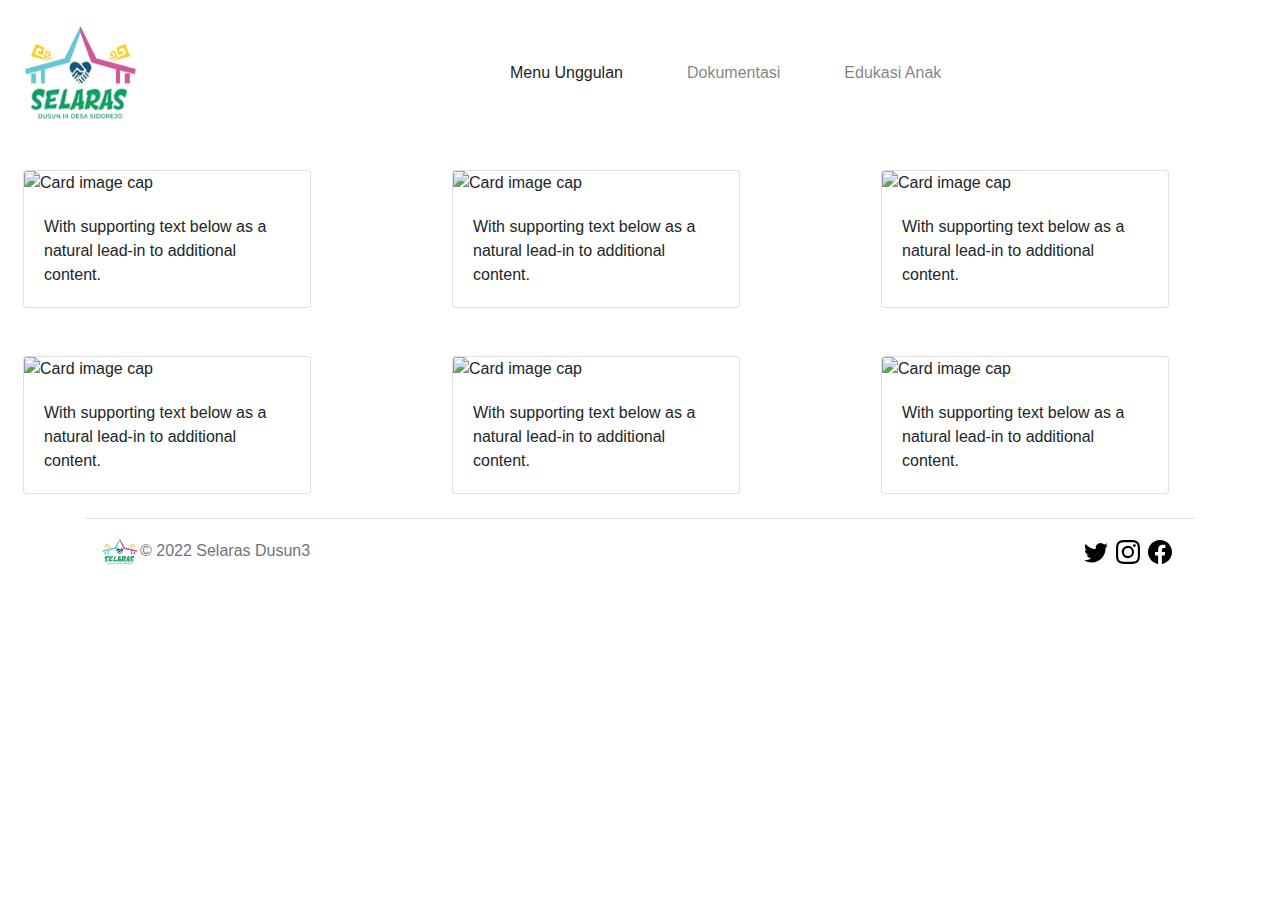
==== content/dokumentasi.html @ de820b46 "Add files via upload" ====
<!DOCTYPE html>
<html lang="en">
<head>
    <meta charset="UTF-8">
    <meta http-equiv="X-UA-Compatible" content="IE=edge">
    <meta name="viewport" content="width=device-width, initial-scale=1.0">
    <title>Dokumentasi</title>
    <link rel="stylesheet" href="../css/bootstrap.css" />
    <link rel="stylesheet" href="../css/custom.css" />
    <link href="https://fonts.googleapis.com/css2?family=Alegreya+Sans:wght@100;400;700&display=swap" rel="stylesheet">
</head>
<body>
    <section>
      <nav class="navbar navbar-expand-sm navbar-light">
        <a class="navbar-brand" href="../index.html">
          <img src="../images/logo2.png" width="130px" height="120px">
        </a>
        <button class="navbar-toggler" type="button" data-toggle="collapse" data-target="#navbarNav" aria-controls="navbarNav" aria-expanded="false" aria-label="Toggle navigation">
          <span class="navbar-toggler-icon"></span>
        </button>
        <div class="collapse navbar-collapse" id="navbarNav">
          <ul class="navbar-nav">
            <li class="nav-item active">
              <a class="nav-link" href="../content/menu unggulan.html">Menu Unggulan<span class="sr-only">(current)</span></a>
            </li>
            <li class="nav-item ml-5">
              <a class="nav-link" href="../content/dokumentasi.html">Dokumentasi</a>
            </li>
            <li class="nav-item ml-5">
              <a class="nav-link" href="../content/edukasi.html">Edukasi Anak</a>
            </li>
          </ul>
        </div>
      </nav>
  </section>

  <section>
    <div class="row ml-2 mb-5 mt-4">
      <div class="col">
        <div class="card" style="width: 18rem;">
          <img class="card-img-top" src="../images/IMG_2022-06-05-07-44-14-241.jpg" alt="Card image cap">
          <div class="card-body">
            <p class="card-text">With supporting text below as a natural lead-in to additional content.</p>
          </div>
        </div>
      </div>
      <div class="col">
        <div class="card" style="width: 18rem;">
          <img class="card-img-top" src="../images/IMG_2022-07-03-08-12-55-647.jpg" alt="Card image cap">
          <div class="card-body">
            <p class="card-text">With supporting text below as a natural lead-in to additional content.</p>
          </div>
        </div>
      </div>
      <div class="col">
        <div class="card" style="width: 18rem;">
          <img class="card-img-top" src="../images/IMG_2022-06-05-07-44-14-241.jpg" alt="Card image cap">
          <div class="card-body">
            <p class="card-text">With supporting text below as a natural lead-in to additional content.</p>
          </div>
        </div>
      </div>
    </div>
    
    <div class="row ml-2 mb-4 mt-4">
      <div class="col">
        <div class="card" style="width: 18rem;">
          <img class="card-img-top" src="../images/IMG_2022-06-05-07-44-14-241.jpg" alt="Card image cap">
          <div class="card-body">
            <p class="card-text">With supporting text below as a natural lead-in to additional content.</p>
          </div>
        </div>
      </div>
      <div class="col">
        <div class="card" style="width: 18rem;">
          <img class="card-img-top" src="../images/IMG_2022-07-03-08-12-55-647.jpg" alt="Card image cap">
          <div class="card-body">
            <p class="card-text">With supporting text below as a natural lead-in to additional content.</p>
          </div>
        </div>
      </div>
      <div class="col">
        <div class="card" style="width: 18rem;">
          <img class="card-img-top" src="../images/IMG_2022-06-05-07-44-14-241.jpg" alt="Card image cap">
          <div class="card-body">
            <p class="card-text">With supporting text below as a natural lead-in to additional content.</p>
          </div>
        </div>
      </div>
    </div>
  </section>




  <section>
    <svg xmlns="http://www.w3.org/2000/svg" style="display: none;">
      <symbol id="facebook" viewBox="0 0 16 16">
        <path d="M16 8.049c0-4.446-3.582-8.05-8-8.05C3.58 0-.002 3.603-.002 8.05c0 4.017 2.926 7.347 6.75 7.951v-5.625h-2.03V8.05H6.75V6.275c0-2.017 1.195-3.131 3.022-3.131.876 0 1.791.157 1.791.157v1.98h-1.009c-.993 0-1.303.621-1.303 1.258v1.51h2.218l-.354 2.326H9.25V16c3.824-.604 6.75-3.934 6.75-7.951z"/>
      </symbol>
      <symbol id="instagram" viewBox="0 0 16 16">
          <path d="M8 0C5.829 0 5.556.01 4.703.048 3.85.088 3.269.222 2.76.42a3.917 3.917 0 0 0-1.417.923A3.927 3.927 0 0 0 .42 2.76C.222 3.268.087 3.85.048 4.7.01 5.555 0 5.827 0 8.001c0 2.172.01 2.444.048 3.297.04.852.174 1.433.372 1.942.205.526.478.972.923 1.417.444.445.89.719 1.416.923.51.198 1.09.333 1.942.372C5.555 15.99 5.827 16 8 16s2.444-.01 3.298-.048c.851-.04 1.434-.174 1.943-.372a3.916 3.916 0 0 0 1.416-.923c.445-.445.718-.891.923-1.417.197-.509.332-1.09.372-1.942C15.99 10.445 16 10.173 16 8s-.01-2.445-.048-3.299c-.04-.851-.175-1.433-.372-1.941a3.926 3.926 0 0 0-.923-1.417A3.911 3.911 0 0 0 13.24.42c-.51-.198-1.092-.333-1.943-.372C10.443.01 10.172 0 7.998 0h.003zm-.717 1.442h.718c2.136 0 2.389.007 3.232.046.78.035 1.204.166 1.486.275.373.145.64.319.92.599.28.28.453.546.598.92.11.281.24.705.275 1.485.039.843.047 1.096.047 3.231s-.008 2.389-.047 3.232c-.035.78-.166 1.203-.275 1.485a2.47 2.47 0 0 1-.599.919c-.28.28-.546.453-.92.598-.28.11-.704.24-1.485.276-.843.038-1.096.047-3.232.047s-2.39-.009-3.233-.047c-.78-.036-1.203-.166-1.485-.276a2.478 2.478 0 0 1-.92-.598 2.48 2.48 0 0 1-.6-.92c-.109-.281-.24-.705-.275-1.485-.038-.843-.046-1.096-.046-3.233 0-2.136.008-2.388.046-3.231.036-.78.166-1.204.276-1.486.145-.373.319-.64.599-.92.28-.28.546-.453.92-.598.282-.11.705-.24 1.485-.276.738-.034 1.024-.044 2.515-.045v.002zm4.988 1.328a.96.96 0 1 0 0 1.92.96.96 0 0 0 0-1.92zm-4.27 1.122a4.109 4.109 0 1 0 0 8.217 4.109 4.109 0 0 0 0-8.217zm0 1.441a2.667 2.667 0 1 1 0 5.334 2.667 2.667 0 0 1 0-5.334z"/>
      </symbol>
      <symbol id="twitter" viewBox="0 0 16 16">
        <path d="M5.026 15c6.038 0 9.341-5.003 9.341-9.334 0-.14 0-.282-.006-.422A6.685 6.685 0 0 0 16 3.542a6.658 6.658 0 0 1-1.889.518 3.301 3.301 0 0 0 1.447-1.817 6.533 6.533 0 0 1-2.087.793A3.286 3.286 0 0 0 7.875 6.03a9.325 9.325 0 0 1-6.767-3.429 3.289 3.289 0 0 0 1.018 4.382A3.323 3.323 0 0 1 .64 6.575v.045a3.288 3.288 0 0 0 2.632 3.218 3.203 3.203 0 0 1-.865.115 3.23 3.23 0 0 1-.614-.057 3.283 3.283 0 0 0 3.067 2.277A6.588 6.588 0 0 1 .78 13.58a6.32 6.32 0 0 1-.78-.045A9.344 9.344 0 0 0 5.026 15z"/>
      </symbol>
    </svg>

    <div class="container">
      <footer class="d-flex flex-wrap justify-content-between align-items-center py-3 my-4 border-top">
        <div class="col-md-4 d-flex align-items-center">
          <a href="/" class="mb-3 me-2 mb-md-0 text-muted text-decoration-none lh-1">
            <img src="../images/logo2.png" class="img-fluid" width="40" height="40" >
          </a>
          <span class="mb-3 mb-md-0 text-muted">&copy; 2022 Selaras Dusun3</span>
        </div>
    
        <ul class="nav col-md-4 justify-content-end list-unstyled d-flex">
          <li class="mr-2"><a class="text-muted" href="#"><svg class="bi" width="24" height="24"><use xlink:href="#twitter"/></svg></a></li>
          <li class="mr-2"><a class="text-muted" href="#"><svg class="bi" width="24" height="24"><use xlink:href="#instagram"/></svg></a></li>
          <li class="mr-2"><a class="text-muted" href="#"><svg class="bi" width="24" height="24"><use xlink:href="#facebook"/></svg></a></li>
        </ul>
      </footer>
    </div>
  </section>

  <script src="https://code.jquery.com/jquery-3.6.3.js" integrity="sha256-nQLuAZGRRcILA+6dMBOvcRh5Pe310sBpanc6+QBmyVM=" crossorigin="anonymous"></script>
  <script type="text?javascript" src="../js/bootstrap.js"></script>


</body>
</html>
---- css/custom.css ----
.btn-primary {
    background: #59f79b;
    border: 0;
    padding: 15px 40px 15px 40px;
    font-size: 18;
}

.btn-primary:hover {
    background: #53fd9a;
    border: 0;
}

.herobwa h1{
    font-weight: 500;
}

.herobwa h3 {
    color: cadetblue;
}
.text-center hover {
    border-color: rgb(13, 236, 106);
    border: 1px;
}


.navbar-nav {
    margin-left: 340px;
}
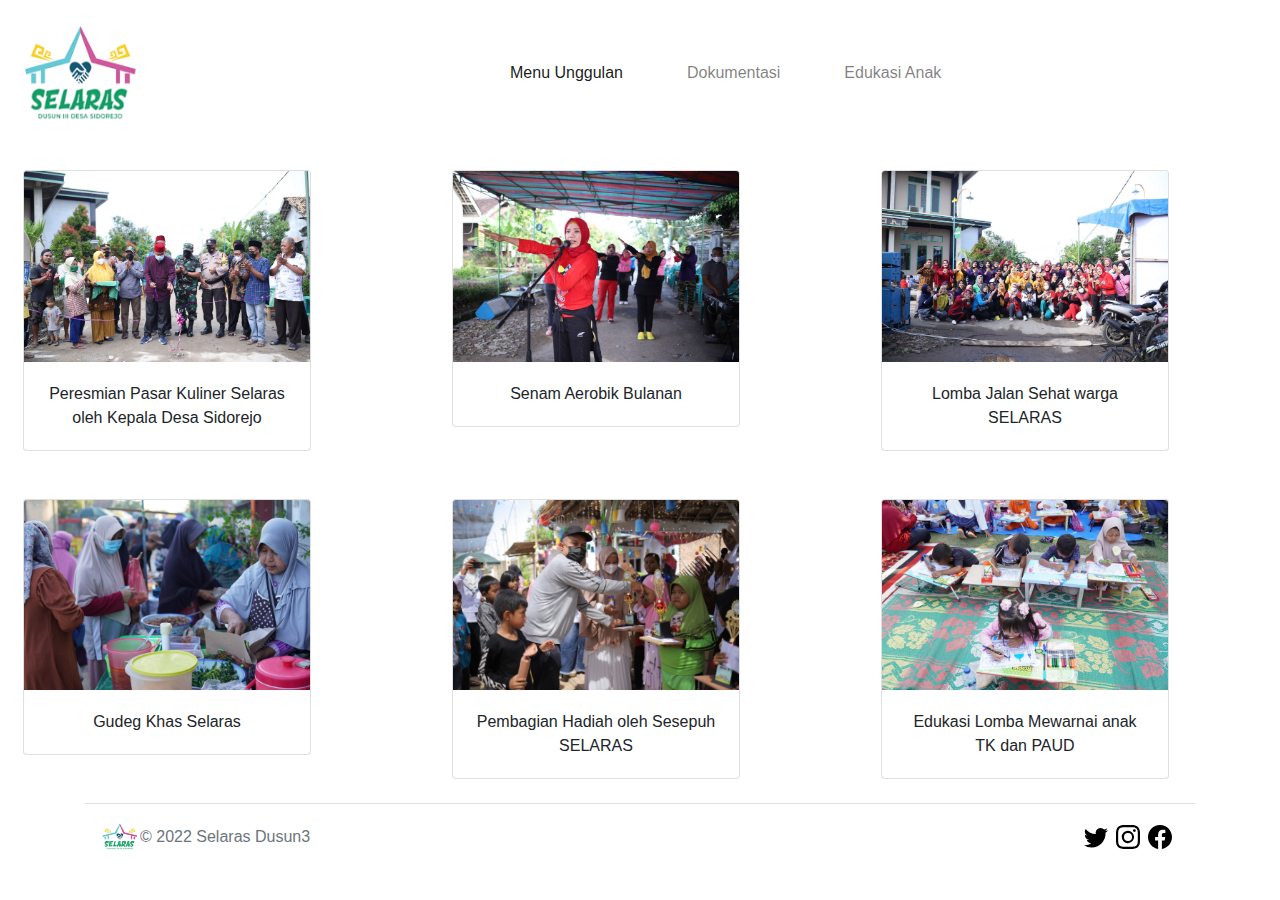
==== commit 9f64cfcf: "Add files via upload" ====
--- a/content/dokumentasi.html
+++ b/content/dokumentasi.html
@@ -38,25 +38,25 @@
     <div class="row ml-2 mb-5 mt-4">
       <div class="col">
         <div class="card" style="width: 18rem;">
-          <img class="card-img-top" src="../images/IMG_2022-06-05-07-44-14-241.jpg" alt="Card image cap">
+          <img class="card-img-top" src="../images/dok1.jpg" alt="Card image cap">
           <div class="card-body">
-            <p class="card-text">With supporting text below as a natural lead-in to additional content.</p>
+            <p class="card-text text-center">Peresmian Pasar Kuliner Selaras oleh Kepala Desa Sidorejo</p>
           </div>
         </div>
       </div>
       <div class="col">
         <div class="card" style="width: 18rem;">
-          <img class="card-img-top" src="../images/IMG_2022-07-03-08-12-55-647.jpg" alt="Card image cap">
+          <img class="card-img-top" src="../images/dok2.jpg" alt="Card image cap">
           <div class="card-body">
-            <p class="card-text">With supporting text below as a natural lead-in to additional content.</p>
+            <p class="card-text text-center">Senam Aerobik Bulanan</p>
           </div>
         </div>
       </div>
       <div class="col">
         <div class="card" style="width: 18rem;">
-          <img class="card-img-top" src="../images/IMG_2022-06-05-07-44-14-241.jpg" alt="Card image cap">
+          <img class="card-img-top" src="../images/dok3.jpg" alt="Card image cap">
           <div class="card-body">
-            <p class="card-text">With supporting text below as a natural lead-in to additional content.</p>
+            <p class="card-text text-center">Lomba Jalan Sehat warga SELARAS</p>
           </div>
         </div>
       </div>
@@ -65,25 +65,25 @@
     <div class="row ml-2 mb-4 mt-4">
       <div class="col">
         <div class="card" style="width: 18rem;">
-          <img class="card-img-top" src="../images/IMG_2022-06-05-07-44-14-241.jpg" alt="Card image cap">
+          <img class="card-img-top" src="../images/dok7.jpg" alt="Card image cap">
           <div class="card-body">
-            <p class="card-text">With supporting text below as a natural lead-in to additional content.</p>
+            <p class="card-text text-center">Gudeg Khas Selaras</p>
           </div>
         </div>
       </div>
       <div class="col">
         <div class="card" style="width: 18rem;">
-          <img class="card-img-top" src="../images/IMG_2022-07-03-08-12-55-647.jpg" alt="Card image cap">
+          <img class="card-img-top" src="../images/dok5.jpg" alt="Card image cap">
           <div class="card-body">
-            <p class="card-text">With supporting text below as a natural lead-in to additional content.</p>
+            <p class="card-text text-center">Pembagian Hadiah oleh Sesepuh SELARAS</p>
           </div>
         </div>
       </div>
       <div class="col">
         <div class="card" style="width: 18rem;">
-          <img class="card-img-top" src="../images/IMG_2022-06-05-07-44-14-241.jpg" alt="Card image cap">
+          <img class="card-img-top" src="../images/dok6.jpg" alt="Card image cap">
           <div class="card-body">
-            <p class="card-text">With supporting text below as a natural lead-in to additional content.</p>
+            <p class="card-text text-center">Edukasi Lomba Mewarnai anak TK dan PAUD</p>
           </div>
         </div>
       </div>
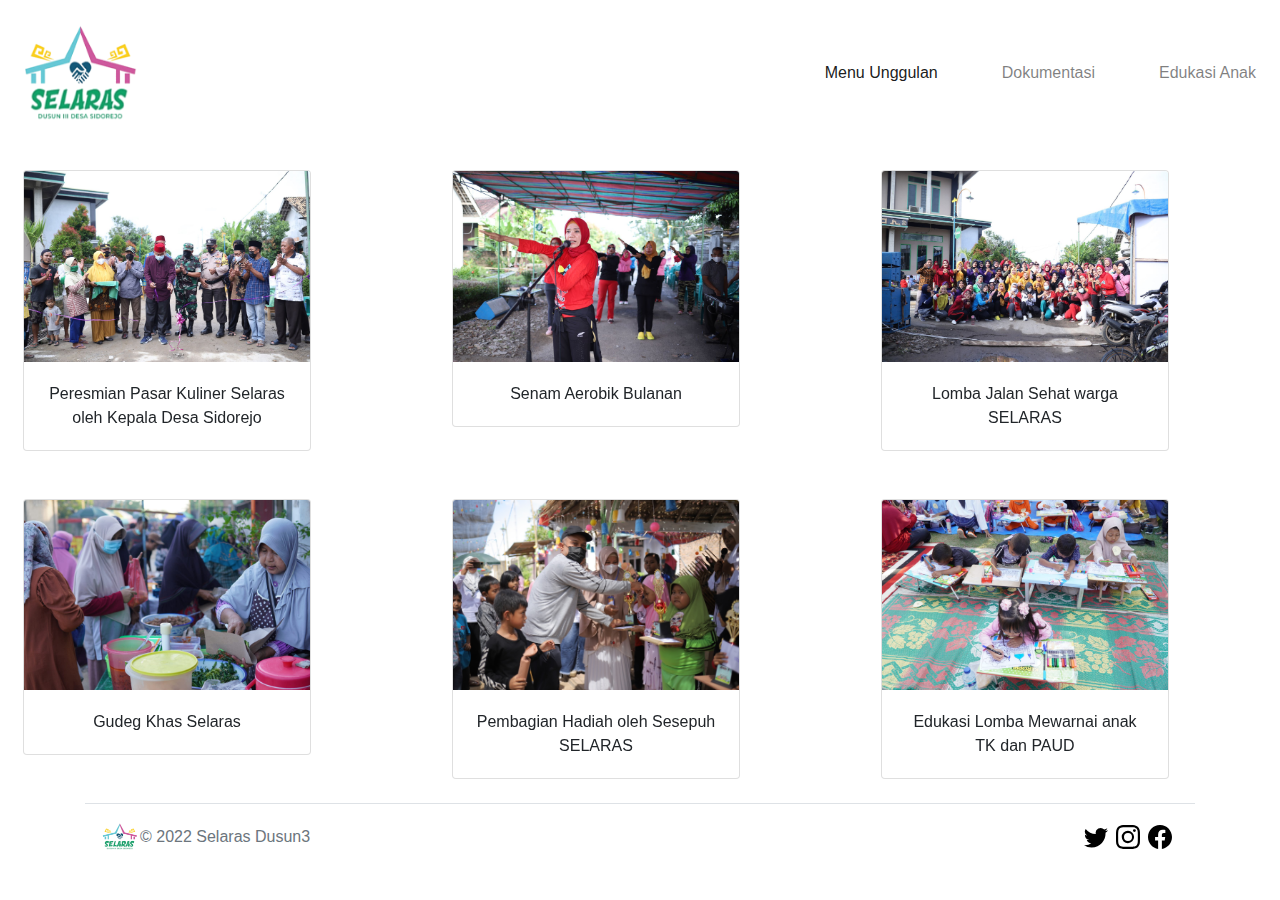
==== commit 177f8957: "Add files via upload" ====
--- a/content/dokumentasi.html
+++ b/content/dokumentasi.html
@@ -6,6 +6,7 @@
     <meta name="viewport" content="width=device-width, initial-scale=1.0">
     <title>Dokumentasi</title>
     <link rel="stylesheet" href="../css/bootstrap.css" />
+    <link rel="stylesheet" href="https://unpkg.com/aos@next/dist/aos.css" />
     <link rel="stylesheet" href="../css/custom.css" />
     <link href="https://fonts.googleapis.com/css2?family=Alegreya+Sans:wght@100;400;700&display=swap" rel="stylesheet">
 </head>
@@ -15,11 +16,12 @@
         <a class="navbar-brand" href="../index.html">
           <img src="../images/logo2.png" width="130px" height="120px">
         </a>
-        <button class="navbar-toggler" type="button" data-toggle="collapse" data-target="#navbarNav" aria-controls="navbarNav" aria-expanded="false" aria-label="Toggle navigation">
+        <button class="navbar-toggler" type="button" data-toggle="collapse" data-target="#navbarSupportedContent" aria-controls="navbarSupportedContent" aria-expanded="false" aria-label="Toggle navigation">
           <span class="navbar-toggler-icon"></span>
         </button>
-        <div class="collapse navbar-collapse" id="navbarNav">
-          <ul class="navbar-nav">
+      
+        <div class="collapse navbar-collapse" id="navbarSupportedContent">
+          <ul class="navbar-nav ml-auto">
             <li class="nav-item active">
               <a class="nav-link" href="../content/menu unggulan.html">Menu Unggulan<span class="sr-only">(current)</span></a>
             </li>
@@ -36,7 +38,7 @@
 
   <section>
     <div class="row ml-2 mb-5 mt-4">
-      <div class="col">
+      <div class="col" data-aos="fade-down" data-aos-offset="250">
         <div class="card" style="width: 18rem;">
           <img class="card-img-top" src="../images/dok1.jpg" alt="Card image cap">
           <div class="card-body">
@@ -44,7 +46,7 @@
           </div>
         </div>
       </div>
-      <div class="col">
+      <div class="col" data-aos="fade-down" data-aos-offset="250">
         <div class="card" style="width: 18rem;">
           <img class="card-img-top" src="../images/dok2.jpg" alt="Card image cap">
           <div class="card-body">
@@ -52,7 +54,7 @@
           </div>
         </div>
       </div>
-      <div class="col">
+      <div class="col" data-aos="fade-down" data-aos-offset="250">
         <div class="card" style="width: 18rem;">
           <img class="card-img-top" src="../images/dok3.jpg" alt="Card image cap">
           <div class="card-body">
@@ -63,7 +65,7 @@
     </div>
     
     <div class="row ml-2 mb-4 mt-4">
-      <div class="col">
+      <div class="col" data-aos="fade-down" data-aos-offset="250" data-aos-delay="100">
         <div class="card" style="width: 18rem;">
           <img class="card-img-top" src="../images/dok7.jpg" alt="Card image cap">
           <div class="card-body">
@@ -71,7 +73,7 @@
           </div>
         </div>
       </div>
-      <div class="col">
+      <div class="col"  data-aos="fade-down" data-aos-offset="250" data-aos-delay="100">
         <div class="card" style="width: 18rem;">
           <img class="card-img-top" src="../images/dok5.jpg" alt="Card image cap">
           <div class="card-body">
@@ -79,7 +81,7 @@
           </div>
         </div>
       </div>
-      <div class="col">
+      <div class="col" data-aos="fade-down" data-aos-offset="250" data-aos-delay="100">
         <div class="card" style="width: 18rem;">
           <img class="card-img-top" src="../images/dok6.jpg" alt="Card image cap">
           <div class="card-body">
@@ -124,6 +126,10 @@
     </div>
   </section>
 
+  <script src="https://unpkg.com/aos@next/dist/aos.js"></script>
+  <script>
+    AOS.init();
+  </script>
   <script src="https://code.jquery.com/jquery-3.6.3.js" integrity="sha256-nQLuAZGRRcILA+6dMBOvcRh5Pe310sBpanc6+QBmyVM=" crossorigin="anonymous"></script>
   <script type="text?javascript" src="../js/bootstrap.js"></script>
 
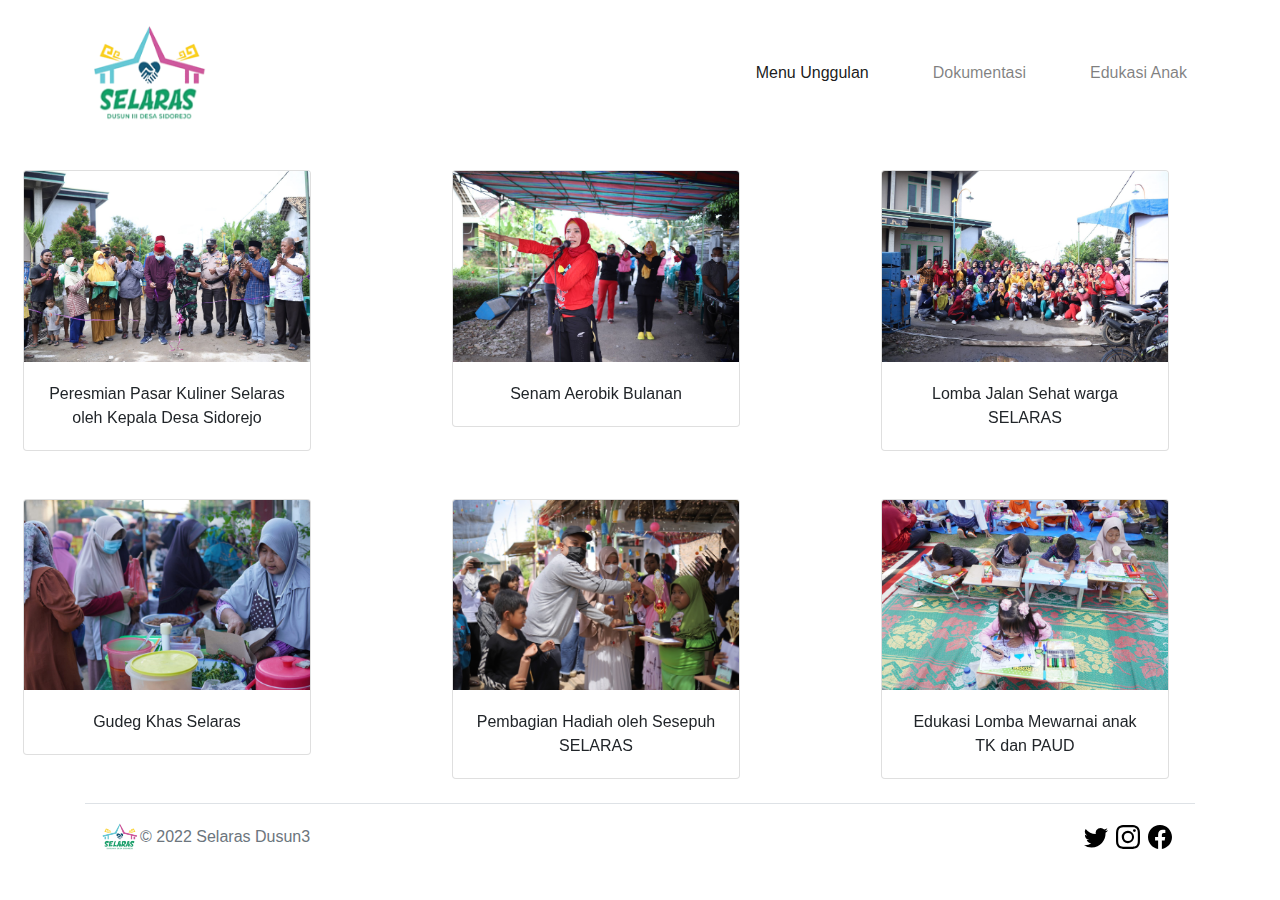
==== commit 41045555: "Add files via upload" ====
--- a/content/dokumentasi.html
+++ b/content/dokumentasi.html
@@ -13,25 +13,27 @@
 <body>
     <section>
       <nav class="navbar navbar-expand-sm navbar-light">
-        <a class="navbar-brand" href="../index.html">
-          <img src="../images/logo2.png" width="130px" height="120px">
-        </a>
-        <button class="navbar-toggler" type="button" data-toggle="collapse" data-target="#navbarSupportedContent" aria-controls="navbarSupportedContent" aria-expanded="false" aria-label="Toggle navigation">
-          <span class="navbar-toggler-icon"></span>
-        </button>
-      
-        <div class="collapse navbar-collapse" id="navbarSupportedContent">
-          <ul class="navbar-nav ml-auto">
-            <li class="nav-item active">
-              <a class="nav-link" href="../content/menu unggulan.html">Menu Unggulan<span class="sr-only">(current)</span></a>
-            </li>
-            <li class="nav-item ml-5">
-              <a class="nav-link" href="../content/dokumentasi.html">Dokumentasi</a>
-            </li>
-            <li class="nav-item ml-5">
-              <a class="nav-link" href="../content/edukasi.html">Edukasi Anak</a>
-            </li>
-          </ul>
+        <div class="container">
+          <a class="navbar-brand" href="../index.html">
+            <img src="../images/logo2.png" width="130px" height="120px">
+          </a>
+          <button class="navbar-toggler" type="button" data-toggle="collapse" data-target="#navbarSupportedContent" aria-controls="navbarSupportedContent" aria-expanded="false" aria-label="Toggle navigation">
+            <span class="navbar-toggler-icon"></span>
+          </button>
+        
+          <div class="collapse navbar-collapse" id="navbarSupportedContent">
+            <ul class="navbar-nav ml-auto">
+              <li class="nav-item active">
+                <a class="nav-link" href="../content/menu unggulan.html">Menu Unggulan<span class="sr-only">(current)</span></a>
+              </li>
+              <li class="nav-item ml-5">
+                <a class="nav-link" href="../content/dokumentasi.html">Dokumentasi</a>
+              </li>
+              <li class="nav-item ml-5">
+                <a class="nav-link" href="../content/edukasi.html">Edukasi Anak</a>
+              </li>
+            </ul>
+          </div>
         </div>
       </nav>
   </section>
